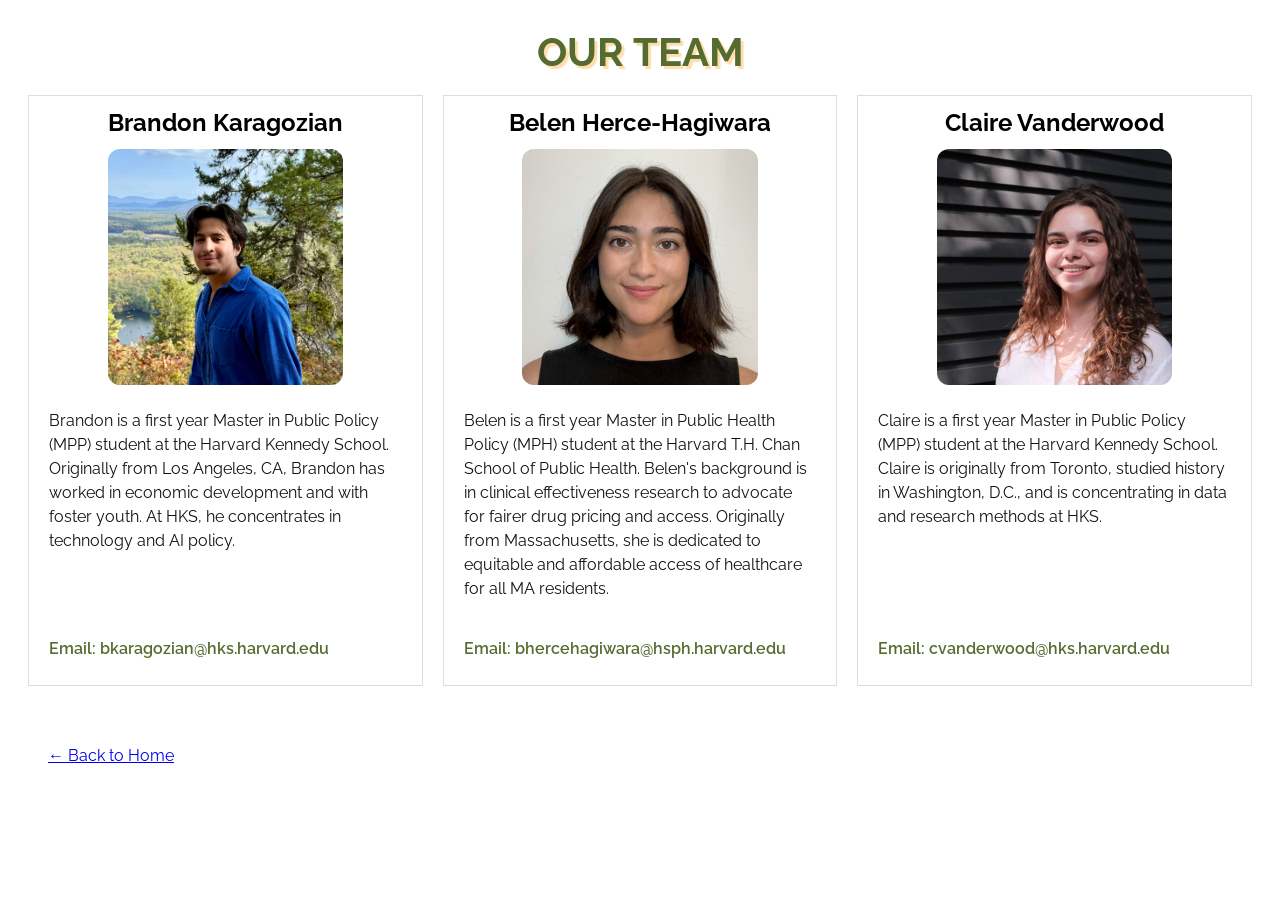
==== our-team/index.html @ 389b71f8 "made changes to main sorry guys" ====
<!DOCTYPE html>
<html>
    <head>
        <title>Demo Website</title>

 <!-- linking css file-->
        <link href="styles/styles.css" rel="stylesheet" />
        <link rel="preconnect" href="https://   fonts.googleapis.com">
        <link rel="preconnect" href="https://fonts.gstatic.com" crossorigin>
        <link href="https://fonts.googleapis.com/css2?family=Raleway:ital,wght@0,100..900;1,100..900&display=swap" rel="stylesheet">

    </head>
    <body>
        <h1>OUR TEAM</h1>
        <div class="team-row"> <!--class to format into rows-->
            <!-- Brandon's Bio-->
            <div class="team-member"> <!--class to format each team member's info-->
                <h2> Brandon Karagozian </h2>
                <div class="photo"> <img src="images/brandon.jpg" alt="A photo of team member Brandon standing in the woods." /> </div>
                <p>  Brandon is a first year Master in Public Policy (MPP) student at the Harvard Kennedy School. Originally from Los Angeles, CA, Brandon has worked in economic development and with foster youth. At HKS, he concentrates in technology and AI policy. </p>
                <!--class to format emails-->
                <p class = "email"> Email: bkaragozian@hks.harvard.edu </p>
            </div>
            <!-- Belen's Bio-->
            <div class="team-member"> <!--class to format each team member's info-->
                <h2> Belen Herce-Hagiwara </h2>
                <div class="photo"> <img src="images/belen.jpg" alt="A photo of team member Belen." /> </div>
                <p>  Belen is a first year Master in Public Health Policy (MPH) student at the Harvard T.H. Chan School of Public Health. Belen's background is in clinical effectiveness research to advocate for fairer drug pricing and access. Originally from Massachusetts, she is dedicated to equitable and affordable access of healthcare for all MA residents. </p>
                <p class = "email"> Email: bhercehagiwara@hsph.harvard.edu </p>
            </div>
            <!-- Claire's Bio-->
            <div class="team-member"> <!--class to format each team member's info-->
                <h2> Claire Vanderwood </h2>
                <div class="photo"> <img src="images/claire2024.jpeg" alt="A photo of a woman outside."/> </div>
                <p> Claire is a first year Master in Public Policy (MPP) student at the Harvard Kennedy School. Claire is originally from Toronto, studied history in Washington, D.C., and is concentrating in data and research methods at HKS.</p>
                <p class = "email"> Email: cvanderwood@hks.harvard.edu </p>
            </div>
        </div>
        <p class="back-link"><a href="../index.html">← Back to Home</a></p>
    </body>
</html>
---- our-team/styles/styles.css ----
html {
  /*setting font & font size*/
   font-size: 16px; 
   font-family: "Raleway", sans-serif;
}

h1 {
  margin: 0; /*removed default browser margins*/
  padding: 20px 0; /*created 50 pixels of space on top/bottom of element & 0 pixels to the right & left of the element*/
  color: darkolivegreen; /*text color*/
  text-shadow: 3px 3px 1px navajowhite; /*creates shadow around text!*/
  font-size: 40px; 
  text-align: center;
}

/* Headings inside "team-member" cards, h2 = our names */
h2 {
  margin: 0 0 12px;
  padding: 0 0;
  font-size: 24px;
  text-align: left;
}

/* center names (h2) */
.team-member h2 {
  text-align: center;
  width: 80%; /* match .photo width */
  margin: 12px auto; /*12 pixels of space above/below & automatically centers image between R & L */
  font-size: 24px;
}

/* allows image to be responsive to the "card" size when screen size changes! */
img {
  max-width: 100%;
  display: block;
  border-radius: 12px;
}

/* Layout of the 3 cards in 3 columns, responsive to screen size! */
.team-row {
  display: flex; /*stacks cards side by side*/
  gap: 20px; /*20px of space between each card*/
  flex-wrap: wrap; /*cards will wrap if screen too small*/
  justify-content: space-between; /*spreads cards evenly in row*/
  align-items: stretch; /*matches card height even if content size differs*/
  padding: 0 20px 60px; /*20px padding on left/right, 60px bottom padding*/
  box-sizing: border-box;
}

/* Each member is a vertical card, equal height */
.team-member {
  flex: 1 1 30%;
  min-width: 260px;
  display: flex;
  flex-direction: column;
  box-sizing: border-box;
  border: 1px solid #ddd;
  background: #fff;
}

/* Ensure images fill card width and have bottom spacing */
.team-member img {
  display: block;
  width: 100%;
  height: 100%;
  object-fit: cover;
  margin: 0; /* image fills the centered .photo */
}

/* Card content spacing */
.team-member p {
  margin: 0 0 12px;
  font-size: 16px;
  line-height: 1.5;
  color: #111;
  text-align: left;
  padding: 12px 20px;
}

/* Push email to bottom so cards align visually */
.team-member .email {
  margin-top: auto;
  font-weight: 600;
  color: darkolivegreen
}

/* Small-screen adjustments */
@media (max-width: 900px) {
  .team-member { flex: 1 1 45%; }
}

@media (max-width: 600px) {
  .team-row { padding: 0 12px 40px; }
  .team-member { flex: 1 1 100%; }
}

.photo {
  width: 60%;
  aspect-ratio: 1/1;
  margin: 0 auto 12px; /* centers the photo container */
  overflow: hidden;
  border-radius: 8px;
}

/* Back link spacing: remove default paragraph top margin so link sits closer to cards */
.back-link {
  margin: 0 20px 12px;
  padding: 0 20px;
}
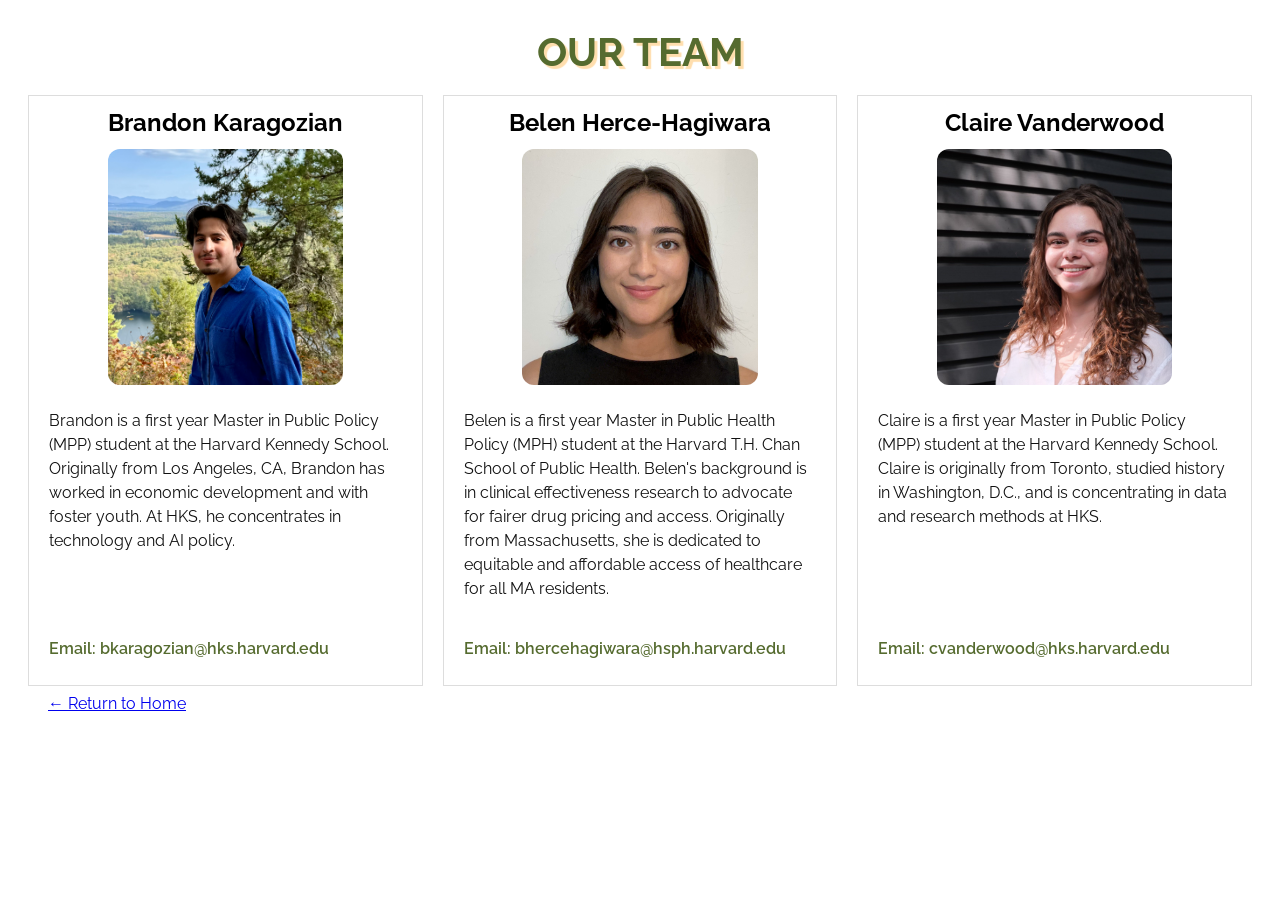
==== commit 943265d8: "changed color of hyperlink in banner to show on red background" ====
--- a/our-team/index.html
+++ b/our-team/index.html
@@ -36,6 +36,6 @@
                 <p class = "email"> Email: cvanderwood@hks.harvard.edu </p>
             </div>
         </div>
-        <p class="back-link"><a href="../index.html">← Back to Home</a></p>
+        <p class="back-link"><a href="../index.html">← Return to Home</a></p>
     </body>
 </html>
--- a/our-team/styles/styles.css
+++ b/our-team/styles/styles.css
@@ -1,23 +1,42 @@
 html {
-  /*setting font & font size*/
-   font-size: 16px; 
-   font-family: "Raleway", sans-serif;
+  /* setting font & font size */
+  font-size: 16px;
+  font-family: "Raleway", sans-serif;
+}
+
+body {
+  padding: 0;
+  box-sizing: border-box;
 }
 
 h1 {
-  margin: 0; /*removed default browser margins*/
-  padding: 20px 0; /*created 50 pixels of space on top/bottom of element & 0 pixels to the right & left of the element*/
-  color: darkolivegreen; /*text color*/
-  text-shadow: 3px 3px 1px navajowhite; /*creates shadow around text!*/
-  font-size: 40px; 
+  margin: 0;
+  padding: 20px 10px;
+  color: darkolivegreen;
+  text-shadow: 3px 3px 1px navajowhite;
+  font-size: 40px;
   text-align: center;
 }
 
 /* Headings inside "team-member" cards, h2 = our names */
 h2 {
-  margin: 0 0 12px;
-  padding: 0 0;
+  margin: 0 0 8px;
+  padding: 0 8px;
   font-size: 24px;
+  text-align: left;
+}
+
+h3 {
+  margin: 0 0 8px;
+  padding: 0 8px;
+  text-align: left;
+  color: rgb(176, 0, 0);
+  text-decoration: underline;
+}
+
+h4 {
+  margin: 0 0 8px;
+  padding: 0 8px;
   text-align: left;
 }
 
@@ -25,7 +44,7 @@
 .team-member h2 {
   text-align: center;
   width: 80%; /* match .photo width */
-  margin: 12px auto; /*12 pixels of space above/below & automatically centers image between R & L */
+  margin: 12px auto;
   font-size: 24px;
 }
 
@@ -36,14 +55,14 @@
   border-radius: 12px;
 }
 
-/* Layout of the 3 cards in 3 columns, responsive to screen size! */
+/* Layout of the cards */
 .team-row {
-  display: flex; /*stacks cards side by side*/
-  gap: 20px; /*20px of space between each card*/
-  flex-wrap: wrap; /*cards will wrap if screen too small*/
-  justify-content: space-between; /*spreads cards evenly in row*/
-  align-items: stretch; /*matches card height even if content size differs*/
-  padding: 0 20px 60px; /*20px padding on left/right, 60px bottom padding*/
+  display: flex;
+  gap: 20px;
+  flex-wrap: wrap;
+  justify-content: space-between;
+  align-items: stretch;
+  padding: 0 20px 8px; /* reduced bottom padding */
   box-sizing: border-box;
 }
 
@@ -58,13 +77,13 @@
   background: #fff;
 }
 
-/* Ensure images fill card width and have bottom spacing */
+/* Ensure images fill card width and don't stretch height */
 .team-member img {
   display: block;
   width: 100%;
-  height: 100%;
+  height: auto;
   object-fit: cover;
-  margin: 0; /* image fills the centered .photo */
+  margin: 0;
 }
 
 /* Card content spacing */
@@ -81,7 +100,7 @@
 .team-member .email {
   margin-top: auto;
   font-weight: 600;
-  color: darkolivegreen
+  color: darkolivegreen;
 }
 
 /* Small-screen adjustments */
@@ -90,16 +109,22 @@
 }
 
 @media (max-width: 600px) {
-  .team-row { padding: 0 12px 40px; }
+  .team-row { padding: 0 12px 8px; }
   .team-member { flex: 1 1 100%; }
 }
 
 .photo {
   width: 60%;
   aspect-ratio: 1/1;
-  margin: 0 auto 12px; /* centers the photo container */
   overflow: hidden;
-  border-radius: 8px;
+  margin: 0 auto 12px;
+}
+
+.photo img {
+  display: block;
+  width: 100%;
+  height: 100%;
+  object-fit: cover;
 }
 
 /* Back link spacing: remove default paragraph top margin so link sits closer to cards */
@@ -108,3 +133,27 @@
   padding: 0 20px;
 }
 
+
+/* Top banner: simple, full-width within body (no viewport trick) */
+.banner {
+  background: rgba(102, 6, 6, 0.8);
+  color: #ffffff;
+  text-align: left;
+  padding: 10px 10px;
+  width: 100%;
+  box-sizing: border-box;
+  font-weight: 600;
+}
+
+/* Banner link color */
+.banner a {
+  color: navajowhite;
+  text-decoration: underline;
+}
+
+.banner a:hover,
+.banner a:focus {
+  color: #fff9e6;
+  text-decoration: none;
+}
+
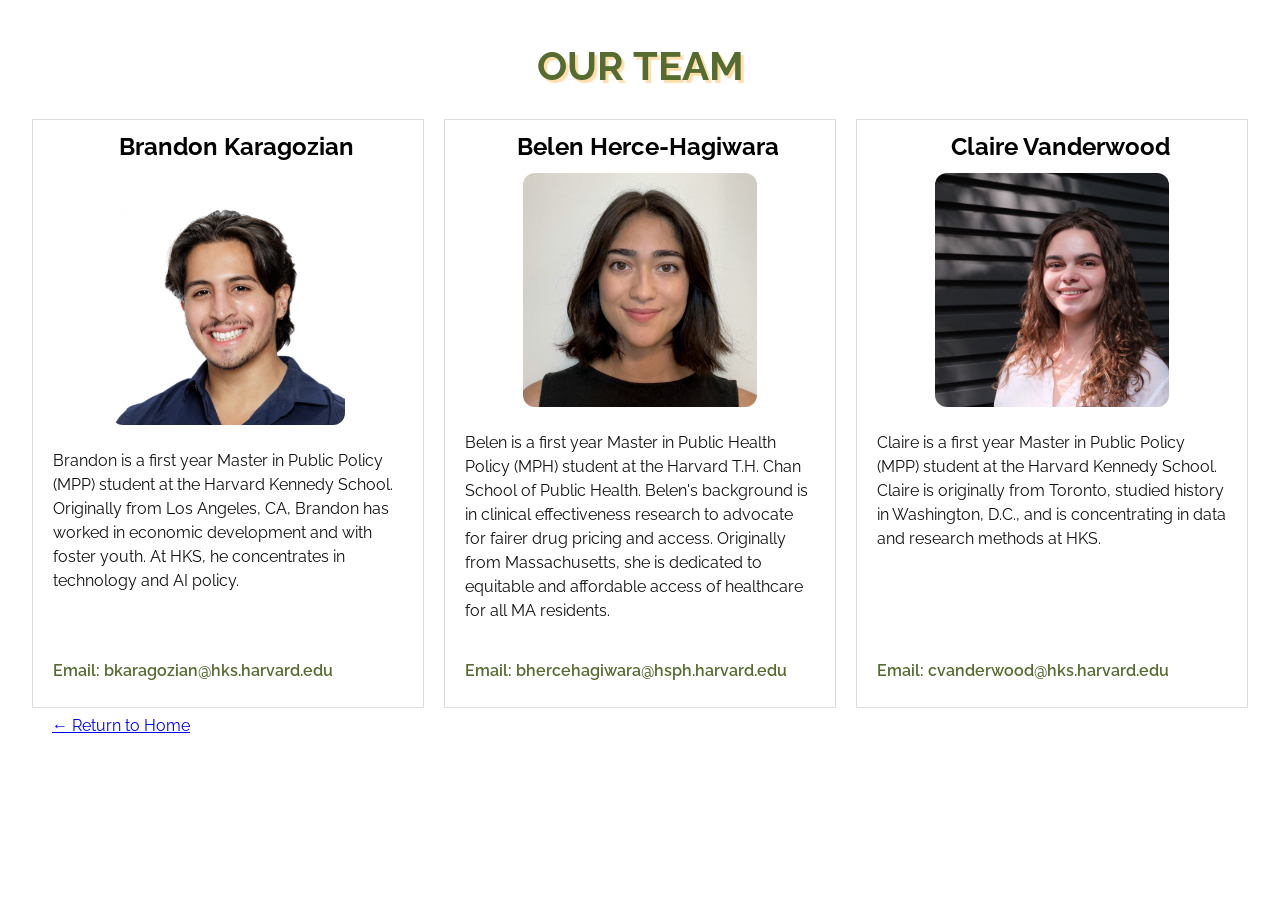
==== commit f62a17f4: "brandon's edits" ====
--- a/our-team/index.html
+++ b/our-team/index.html
@@ -14,7 +14,7 @@
         <h1>OUR TEAM</h1>
         <div class="team-row"> <!--class to format into rows-->
             <!-- Brandon's Bio-->
-            <div class="team-member"> <!--class to format each team member's info-->
+            <div class="team-member brandon"> <!--class to format each team member's info-->
                 <h2> Brandon Karagozian </h2>
                 <div class="photo"> <img src="images/brandon.jpg" alt="A photo of team member Brandon standing in the woods." /> </div>
                 <p>  Brandon is a first year Master in Public Policy (MPP) student at the Harvard Kennedy School. Originally from Los Angeles, CA, Brandon has worked in economic development and with foster youth. At HKS, he concentrates in technology and AI policy. </p>
--- a/our-team/styles/styles.css
+++ b/our-team/styles/styles.css
@@ -5,13 +5,18 @@
 }
 
 body {
-  padding: 0;
-  box-sizing: border-box;
+  padding: 4px;
+  box-sizing: border-box;
+}
+
+:root {
+  /* Vertical space to subtract from 100vh to account for banners/header above the section */
+  --stats-top-offset: 140px; /* adjust if headers/banners change size */
 }
 
 h1 {
   margin: 0;
-  padding: 20px 10px;
+  padding: 30px 10px;
   color: darkolivegreen;
   text-shadow: 3px 3px 1px navajowhite;
   font-size: 40px;
@@ -40,11 +45,209 @@
   text-align: left;
 }
 
+/* General list reset to reduce large default browser spacing */
+ul {
+  margin: 0 0 0 0;
+  padding-left: 20px;
+}
+
+li {
+  margin: 0 0 0 0;
+}
+
+/* MAIN PAGE STYLES*/
+.stats-row {
+  display: flex;
+  /* reduce vertical spacing between rows while keeping horizontal gap */
+  gap: 1.5rem; /* row-gap column-gap */
+  flex-wrap: wrap;
+  justify-content: flex-start;
+  padding: 8px;
+  box-sizing: border-box;
+  margin-bottom: 4px;
+  align-items: stretch;
+
+}
+
+/* Centered two-up row: center the row and make two cards split the width */
+.stats-row.centered {
+  justify-content: center;
+  gap: 1.5rem;
+}
+.stats-row.centered .stat-card {
+  flex: 0 1 calc(50% - 0.75rem); /* two cards, accounting for gap */
+  max-width: calc(50% - 0.75rem);
+}
+
+/* Full-page stats section: top-align content and fill viewport (account for header) */
+.stats-fullpage{
+  min-height: calc(100vh - var(--stats-top-offset));
+  width: 100%;                /* full width */
+  display: flex;
+  flex-direction: column;
+  justify-content: flex-start; /* top-align content */
+  align-items: stretch;        /* let children stretch full width */
+  padding-top: 24px;
+
+} 
+
+/* Let rows span the section width */
+.stats-fullpage .stats-row{
+  width: 100%;
+  max-width: none;             /* remove the cap */
+  display: flex;               /* ensure flex is actually on */
+  justify-content: center;
+  gap: 1.5rem;
+  flex-wrap: wrap;             /* important for smaller screens */
+}
+/* three-up row: evenly split three cards */
+.stats-fullpage .stats-row.three-up .stat-card {
+  flex: 0 1 calc(33.333% - 1rem);
+  max-width: calc(33.333% - 1rem);
+}
+
+/* Mobile: stack centered/two-up rows into single column */
+@media (max-width: 700px) {
+  .stats-row.centered .stat-card,
+  .stats-fullpage .stats-row.three-up .stat-card {
+    flex: 1 1 100%;
+    max-width: 100%;
+  }
+
+  .stats-fullpage {
+    /* account for taller header area on small screens */
+    min-height: calc(100vh - 180px);
+    padding: 12px;
+  }
+}
+
+.stat-card {
+  flex: 1 1 30%;
+  display: flex;
+  flex-direction: column;
+  align-items: center;
+  justify-content: center;
+  box-sizing: border-box;
+  border: 2px solid #ddd;
+  background: #fff;
+  padding: 10px;
+  border-radius: 8px;
+  flex: 1 1 320px;
+  min-width: 220px;
+
+}
+
+.stat-card .number {
+  font-size: 25px;
+  font-weight: 700;
+  color: darkolivegreen;
+  text-align: center;
+  padding: 4px 0 0;
+}
+
+.stat-card .label {
+  font-size: 18px;
+  color: #000000;
+  text-align: center;
+}
+
+/* Back link spacing: remove default paragraph top margin so link sits closer to cards */
+.back-link {
+  margin: 0 20px 12px;
+  padding: 0 20px;
+}
+
+/* Top banner: simple, full-width within body (no viewport trick) */
+.disclaim-banner {
+  background: darkolivegreen;
+  color: #ffffff;
+  text-align: left;
+  padding: 8px 10px;
+  width: 100%;
+  box-sizing: border-box;
+  font-weight: 600;
+}
+
+.sectionbanner {
+  background: #A51C30;
+  color: #ffffff;
+  text-align: left;
+  padding: 8px 10px;
+  width: 100%;
+  box-sizing: border-box;
+  font-weight: 600;
+}
+
+/* Banner link color */
+.disclaim-banner a {
+  color: navajowhite;
+  text-decoration: underline;
+}
+
+.disclaim-banner a:hover,
+.disclaim-banner a:focus {
+  color: #fff9e6;
+  text-decoration: none;
+}
+/* METHODOLOGY BANNER STYLES */
+/* Collapsible thin methodology banner under cards */
+.method-banner {
+  width: 100%;
+  box-sizing: border-box;
+  padding-bottom: 8px;
+  margin: 2px 0 2px; 
+  font-size: 15px;
+}
+
+.method-toggle {
+  appearance: none;
+  -webkit-appearance: none;
+  background: #f5f5f5;
+  border: 1px solid #ddd;
+  color: #333;
+  display: flex;
+  align-items: center;
+  justify-content: space-between;
+  width: 100%;
+  padding: 4px 8px;
+  font-weight: 700;
+  cursor: pointer;
+  border-radius: 6px;
+}
+
+.method-content {
+  overflow: hidden;
+  max-height: 0;
+  transition: max-height 0.28s ease, padding 0.28s ease;
+  background: #ffffff;
+  border-left: 1px solid #eee;
+  border-right: 1px solid #eee;
+  border-bottom: 1px solid #eee;
+  border-radius: 0 0 6px 6px;
+  padding: 0 10px;
+}
+
+.method-content.open {
+  padding: 8px;
+  max-height: 480px; /* generous limit for content */
+}
+
+.chev {
+  margin-left: 8px;
+  transition: transform 0.25s ease;
+}
+
+.method-toggle[aria-expanded="true"] .chev {
+  transform: rotate(180deg);
+}
+
+/* OUR TEAM PAGE STYLES */
 /* center names (h2) */
 .team-member h2 {
-  text-align: center;
-  width: 80%; /* match .photo width */
-  margin: 12px auto;
+  display: block;
+  text-align: center;
+  width: 100%; /* full width so text is clearly centered */
+  margin: 12px 0;
   font-size: 24px;
 }
 
@@ -109,7 +312,7 @@
 }
 
 @media (max-width: 600px) {
-  .team-row { padding: 0 12px 8px; }
+  .team-row { padding: 0 12px; }
   .team-member { flex: 1 1 100%; }
 }
 
@@ -120,40 +323,65 @@
   margin: 0 auto 12px;
 }
 
+/* Brandon-specific photo offset */
+.team-member.brandon .photo {
+  margin-top: 18px;
+}
+
 .photo img {
   display: block;
   width: 100%;
   height: 100%;
   object-fit: cover;
-}
-
-/* Back link spacing: remove default paragraph top margin so link sits closer to cards */
-.back-link {
-  margin: 0 20px 12px;
-  padding: 0 20px;
-}
-
-
-/* Top banner: simple, full-width within body (no viewport trick) */
-.banner {
-  background: rgba(102, 6, 6, 0.8);
-  color: #ffffff;
-  text-align: left;
-  padding: 10px 10px;
-  width: 100%;
-  box-sizing: border-box;
-  font-weight: 600;
-}
-
-/* Banner link color */
-.banner a {
-  color: navajowhite;
-  text-decoration: underline;
-}
-
-.banner a:hover,
-.banner a:focus {
-  color: #fff9e6;
-  text-decoration: none;
-}
-
+  object-position: center center; /* center focal point by default */
+}
+
+/* Brandon-specific image focal-point so his head isn't cropped */
+.team-member.brandon .photo img {
+  object-position: center 18%; /* nudge image down to reveal head */
+}
+.asteric {
+    font-size: 0.85em; /* smaller than .label */
+    line-height: 1.2;
+    padding: 4px 0 0;
+
+}
+
+/* Graph / Chart container and image styles */
+.graph-container {
+  width: 100%;
+  max-width: 1100px; /* matches stats content width */
+  margin: 0 auto;
+  display: flex;
+  justify-content: center;
+  align-items: center;
+  padding: 12px 0;
+  box-sizing: border-box;
+}
+.graph-figure {
+  margin: 0;
+  width: 100%;
+}
+.graph-img {
+  width: 100%;
+  height: auto;
+  max-height: 480px;
+  object-fit: contain;
+  display: block;
+  border-radius: 8px;
+  box-shadow: 0 6px 18px rgba(0,0,0,0.08);
+  background: #fff;
+}
+.graph-figure figcaption {
+  margin-top: 8px;
+  text-align: center;
+  font-size: 0.6rem;
+  color: #333;
+
+}
+
+@media (max-width: 700px) {
+  .graph-img {
+    max-height: 320px;
+  }
+}
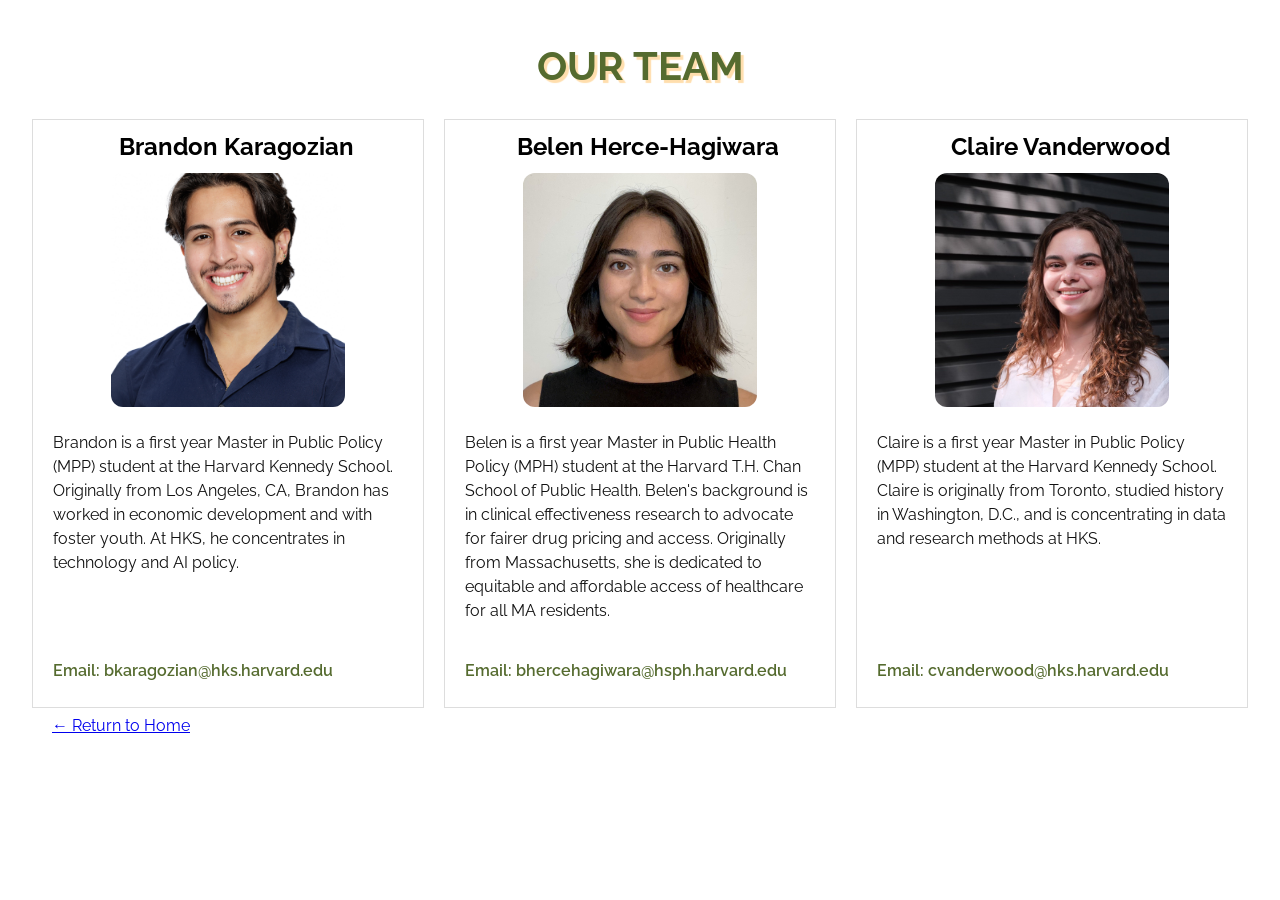
==== commit 0df0898e: "adding revenue and designs" ====
--- a/our-team/index.html
+++ b/our-team/index.html
@@ -14,7 +14,7 @@
         <h1>OUR TEAM</h1>
         <div class="team-row"> <!--class to format into rows-->
             <!-- Brandon's Bio-->
-            <div class="team-member brandon"> <!--class to format each team member's info-->
+            <div class="team-member"> <!--class to format each team member's info-->
                 <h2> Brandon Karagozian </h2>
                 <div class="photo"> <img src="images/brandon.jpg" alt="A photo of team member Brandon standing in the woods." /> </div>
                 <p>  Brandon is a first year Master in Public Policy (MPP) student at the Harvard Kennedy School. Originally from Los Angeles, CA, Brandon has worked in economic development and with foster youth. At HKS, he concentrates in technology and AI policy. </p>
--- a/our-team/styles/styles.css
+++ b/our-team/styles/styles.css
@@ -12,6 +12,8 @@
 :root {
   /* Vertical space to subtract from 100vh to account for banners/header above the section */
   --stats-top-offset: 140px; /* adjust if headers/banners change size */
+  --section-gap: 2rem; /* vertical space used between stats rows and method banners */
+  --list-gap: 0.25rem; /* vertical spacing between list items — tweak this to make bullets tighter/looser */
 }
 
 h1 {
@@ -51,8 +53,29 @@
   padding-left: 20px;
 }
 
+/* Use a variable for list spacing so we can tweak it globally */
 li {
-  margin: 0 0 0 0;
+  margin: 0;
+  padding-block: var(--list-gap);
+  line-height: 1.4;
+}
+
+/* Remove default paragraph margins inside list items so spacing is consistent */
+li > p {
+  margin: 0;
+}
+
+/* Tighten nested list spacing and remove extra block padding at the start */
+ul ul {
+  padding-left: 1rem;
+  margin: 0;
+  padding-block-start: 0;
+  padding-block-end: 0;
+}
+
+/* Use smaller padding for nested list items so their rhythm matches top-level lists */
+ul ul li {
+  padding-block: calc(var(--list-gap) * 0.5); /* nested items are 50% of top-level gap */
 }
 
 /* MAIN PAGE STYLES*/
@@ -87,7 +110,7 @@
   flex-direction: column;
   justify-content: flex-start; /* top-align content */
   align-items: stretch;        /* let children stretch full width */
-  padding-top: 24px;
+  padding-top: 10px;
 
 } 
 
@@ -119,6 +142,7 @@
     min-height: calc(100vh - 180px);
     padding: 12px;
   }
+  margin-bottom: 10px;
 }
 
 .stat-card {
@@ -149,6 +173,8 @@
   font-size: 18px;
   color: #000000;
   text-align: center;
+  /* add vertical padding so labels have more breathing room inside the card */
+  padding: 6px 0;
 }
 
 /* Back link spacing: remove default paragraph top margin so link sits closer to cards */
@@ -172,6 +198,11 @@
   background: #A51C30;
   color: #ffffff;
   text-align: left;
+  /* make banner text more prominent */
+  font-size: 18px;
+  /* add vertical spacing between banners */
+  margin-top: 10px;
+  margin-bottom: 10px;
   padding: 8px 10px;
   width: 100%;
   box-sizing: border-box;
@@ -194,9 +225,15 @@
 .method-banner {
   width: 100%;
   box-sizing: border-box;
-  padding-bottom: 8px;
-  margin: 2px 0 2px; 
+  padding-bottom: 12px;
+  margin-top: var(--section-gap);
+  margin-bottom: 0;
   font-size: 15px;
+}
+
+/* If a method-banner sits inside a .stats-row, the row gap should control spacing instead */
+.stats-row .method-banner {
+  margin-top: 0;
 }
 
 .method-toggle {
@@ -224,11 +261,11 @@
   border-right: 1px solid #eee;
   border-bottom: 1px solid #eee;
   border-radius: 0 0 6px 6px;
-  padding: 0 10px;
+  padding: 0; /* no padding when collapsed to avoid reserved space */
 }
 
 .method-content.open {
-  padding: 8px;
+  padding: 12px;
   max-height: 480px; /* generous limit for content */
 }
 
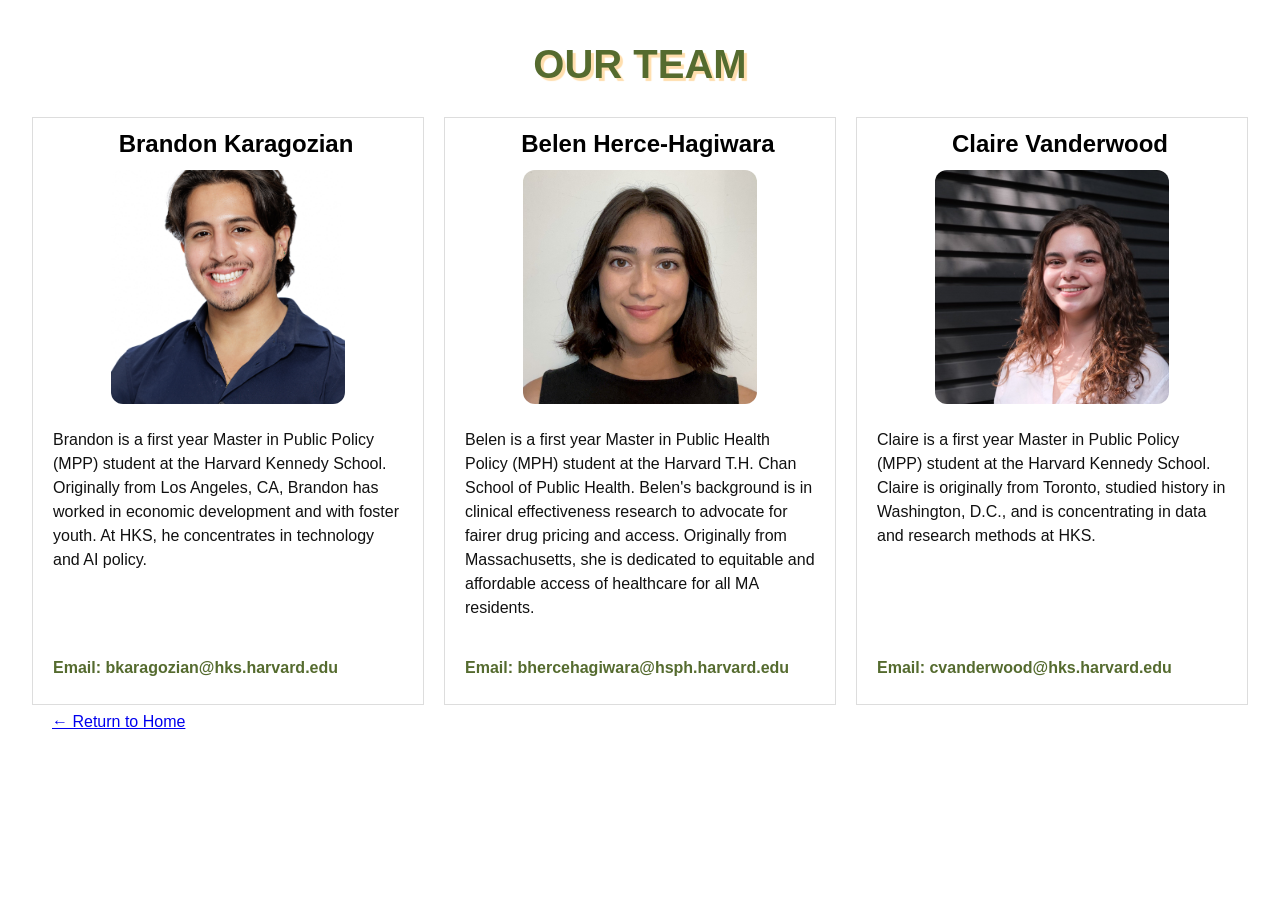
==== commit 6b9b6c38: "fonts" ====
--- a/our-team/index.html
+++ b/our-team/index.html
@@ -2,12 +2,12 @@
 <html>
     <head>
         <title>Demo Website</title>
-
+ 
  <!-- linking css file-->
-        <link href="styles/styles.css" rel="stylesheet" />
-        <link rel="preconnect" href="https://   fonts.googleapis.com">
-        <link rel="preconnect" href="https://fonts.gstatic.com" crossorigin>
-        <link href="https://fonts.googleapis.com/css2?family=Raleway:ital,wght@0,100..900;1,100..900&display=swap" rel="stylesheet">
+    <link rel="preconnect" href="https://fonts.googleapis.com">
+    <link rel="preconnect" href="https://fonts.gstatic.com" crossorigin>
+    <link href="https://fonts.googleapis.com/css2?family=Lora:ital,wght@0,400..700;1,400..700&family=Manrope:wght@200..800&family=Montserrat:ital,wght@0,100..900;1,100..900&display=swap" rel="stylesheet">
+    <link href="styles/styles.css" rel="stylesheet" />
 
     </head>
     <body>
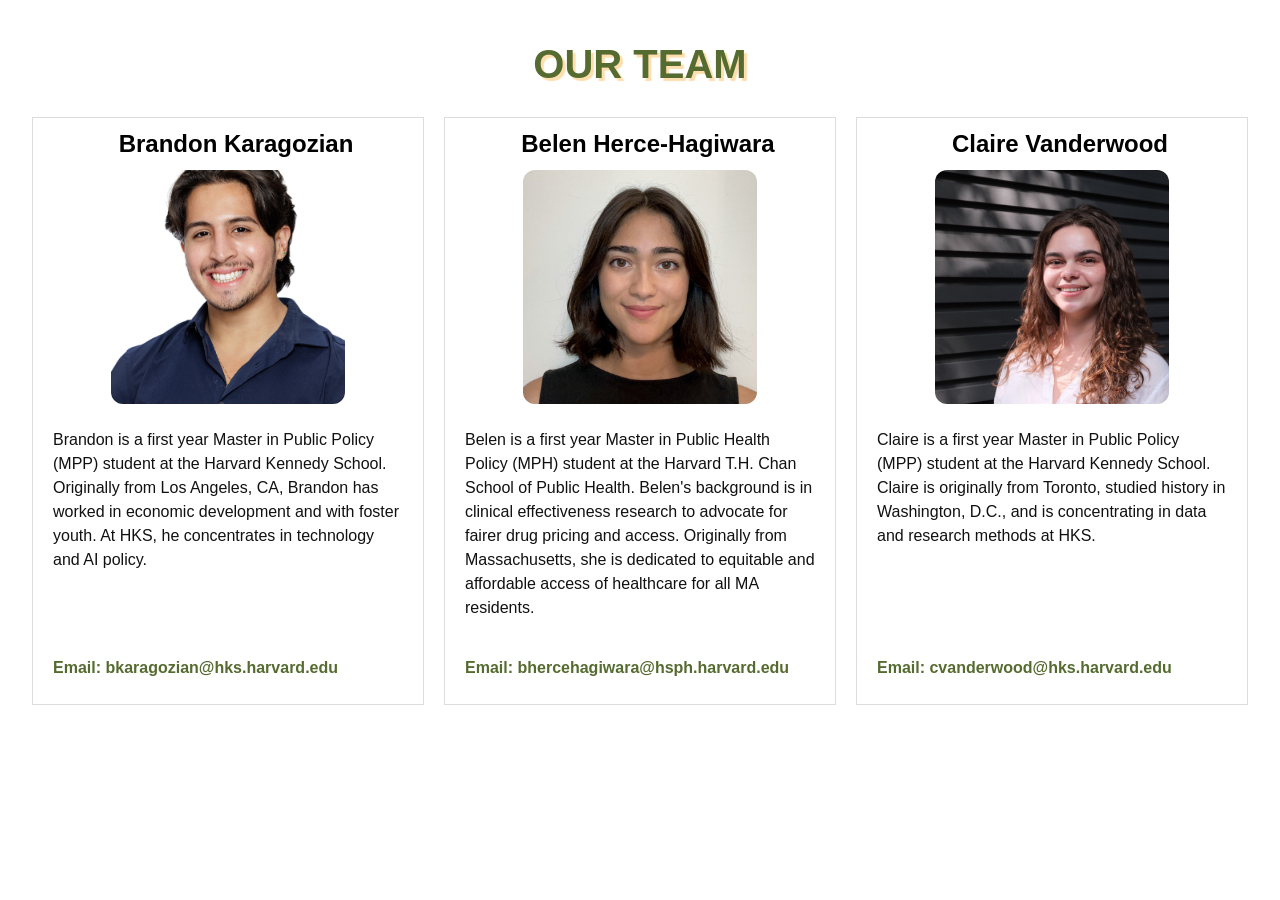
==== commit b585663d: "changed index.html to impacts.html & changed links to match" ====
--- a/our-team/index.html
+++ b/our-team/index.html
@@ -36,6 +36,5 @@
                 <p class = "email"> Email: cvanderwood@hks.harvard.edu </p>
             </div>
         </div>
-        <p class="back-link"><a href="../index.html">← Return to Home</a></p>
     </body>
 </html>
